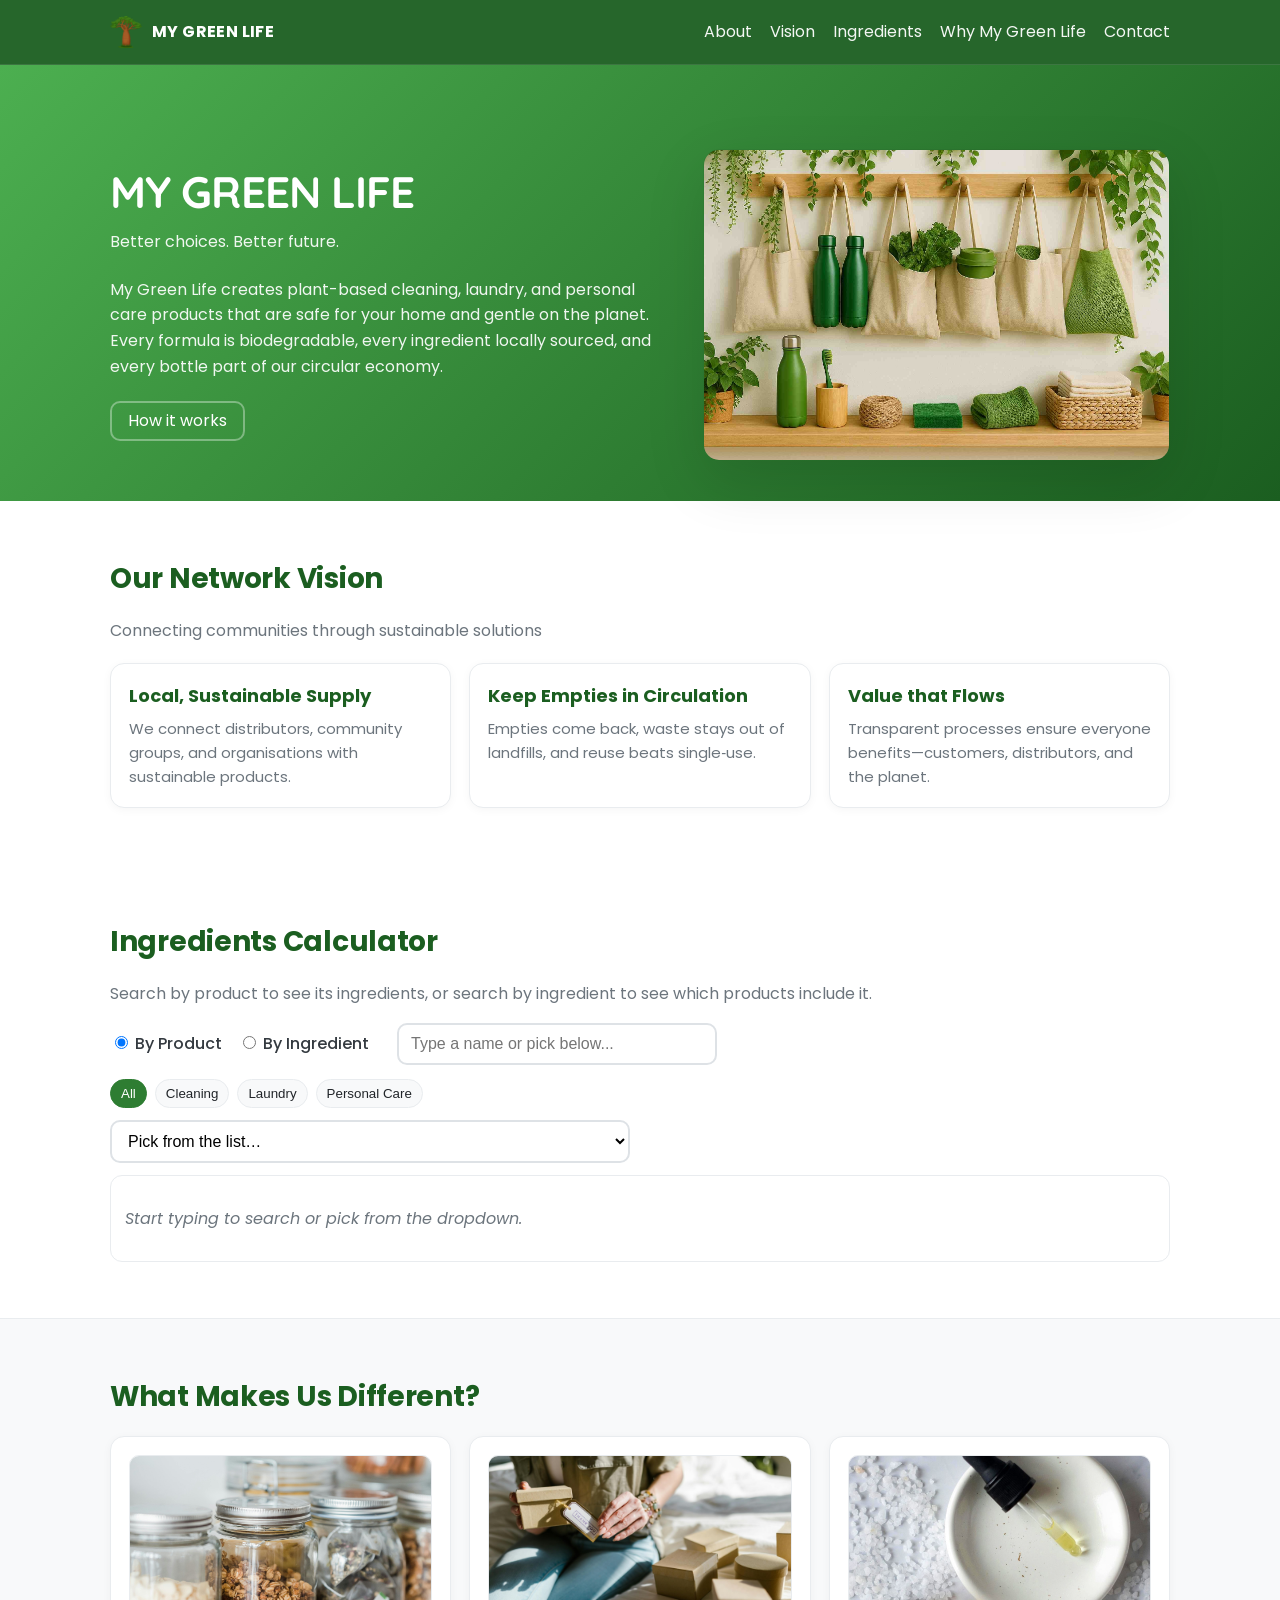
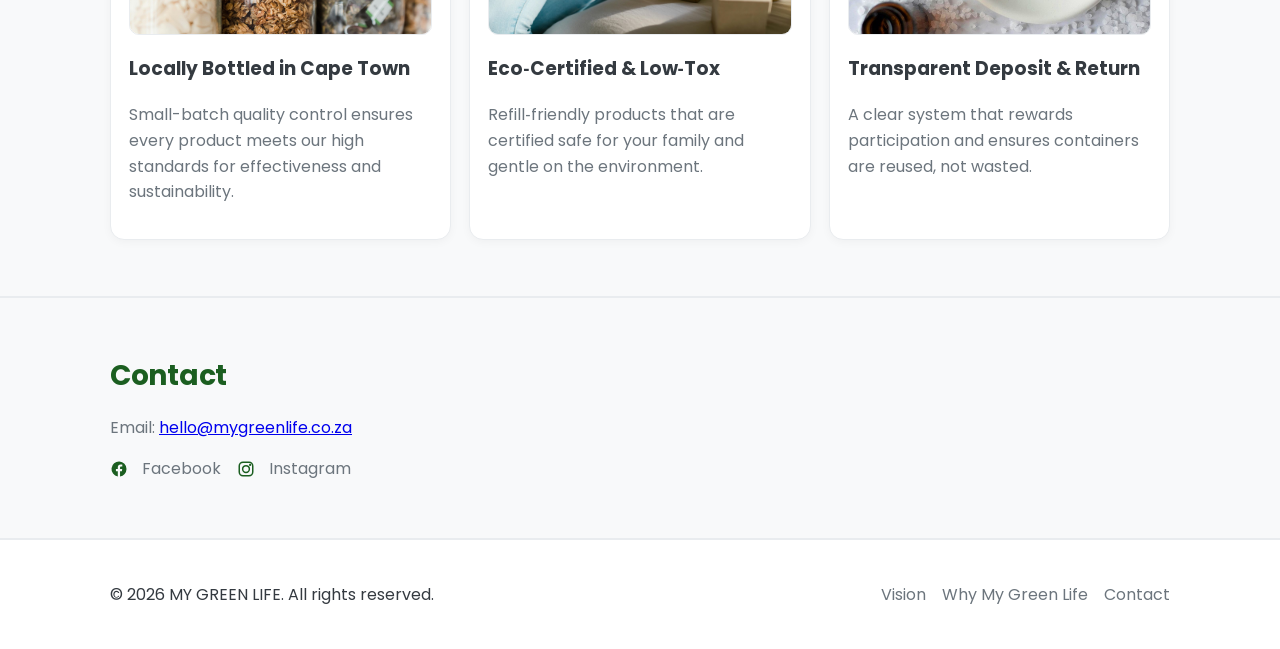
==== app/index.html @ fb419af6 "Initial commit." ====
<!DOCTYPE html>
<html lang="en">
<head>
  <meta charset="utf-8">
  <meta name="viewport" content="width=device-width, initial-scale=1">
  <title>MY GREEN LIFE</title>
  <meta name="description" content="My Green Life creates plant-based, low-tox home care with a circular economy approach.">
  <meta name="theme-color" content="#2e7d32">
  <!-- Open Graph -->
  <meta property="og:type" content="website">
  <meta property="og:title" content="MY GREEN LIFE">
  <meta property="og:description" content="Plant-based, low-tox products with a circular economy approach.">
  <meta property="og:image" content="logo.png">
  <meta property="og:site_name" content="MY GREEN LIFE">
  <!-- Twitter Card -->
  <meta name="twitter:card" content="summary_large_image">
  <meta name="twitter:title" content="MY GREEN LIFE">
  <meta name="twitter:description" content="Plant-based, low-tox products with a circular economy approach.">
  <meta name="twitter:image" content="logo.png">
  <!-- Favicon -->
  <link rel="icon" type="image/png" sizes="32x32" href="fav-image.png">
  <link rel="apple-touch-icon" href="logo.png">

  <link rel="preconnect" href="https://fonts.googleapis.com">
  <link rel="preconnect" href="https://fonts.gstatic.com" crossorigin>
  <link href="https://fonts.googleapis.com/css2?family=Poppins:wght@300;400;500;600;700&family=Quicksand:wght@400;500;600;700&display=swap" rel="stylesheet">
  <link rel="stylesheet" href="styles.css">
</head>
<body>
  <header class="site-header">
    <div class="container header-inner">
      <a href="#top" class="brand" aria-label="My Green Life Home">
        <img src="fav-image.png" alt="My Green Life" class="logo" />
        <span class="brand-text">MY GREEN LIFE</span>
      </a>
      <nav class="nav" aria-label="Primary">
        <button id="navToggle" class="nav-toggle" aria-expanded="false" aria-controls="primaryNav">
          <span class="sr-only">Toggle navigation</span>
          <span class="bar"></span>
          <span class="bar"></span>
          <span class="bar"></span>
        </button>
        <ul id="primaryNav" class="nav-list">
          <li><a href="#vision">About</a></li>
          <li><a href="#vision">Vision</a></li>
          <li><a href="#calc">Ingredients</a></li>
          <li><a href="#different">Why My Green Life</a></li>
          <li><a href="#contact">Contact</a></li>
        </ul>
      </nav>
    </div>
  </header>

  <main id="top">
    <section class="hero">
      <div class="container hero-inner">
        <div class="hero-copy">
          <h1>MY GREEN LIFE</h1>
          <p>Better choices. Better future.</p>
          <p>My Green Life creates plant-based cleaning, laundry, and personal care products that are safe for your home and gentle on the planet. Every formula is biodegradable, every ingredient locally sourced, and every bottle part of our circular economy.</p>
          <div class="cta-group">
            <a href="#different" class="btn btn-ghost">How it works</a>
          </div>
        </div>
        <div class="hero-media" aria-hidden="true">
          <img class="hero-image-media" src="image1.jpg" alt="My Green Life sustainable products" />
        </div>
      </div>
    </section>

    <section id="vision" class="section">
      <div class="container">
        <h2>Our Network Vision</h2>
        <p>Connecting communities through sustainable solutions</p>
        <div class="features">
          <div class="feature">
            <h3>Local, Sustainable Supply</h3>
            <p>We connect distributors, community groups, and organisations with sustainable products.</p>
          </div>
          <div class="feature">
            <h3>Keep Empties in Circulation</h3>
            <p>Empties come back, waste stays out of landfills, and reuse beats single‑use.</p>
          </div>
          <div class="feature">
            <h3>Value that Flows</h3>
            <p>Transparent processes ensure everyone benefits—customers, distributors, and the planet.</p>
          </div>
        </div>
      </div>
    </section>

    <section id="calc" class="section">
      <div class="container">
        <h2>Ingredients Calculator</h2>
        <p class="muted">Search by product to see its ingredients, or search by ingredient to see which products include it.</p>
        <div class="calc-controls">
          <div class="calc-mode">
            <label><input type="radio" name="calcMode" value="product" checked> By Product</label>
            <label><input type="radio" name="calcMode" value="ingredient"> By Ingredient</label>
          </div>
          <div class="calc-search">
            <input id="calcSearch" type="search" placeholder="Type a name or pick below..." autocomplete="off" aria-autocomplete="list" aria-controls="calcSuggest">
            <div id="calcSuggest" class="calc-suggest hidden" role="listbox" aria-label="Suggestions"></div>
          </div>
        </div>
        <div id="calcCategories" class="calc-cats"></div>
        <div class="calc-picker"><label for="calcPicker" class="sr-only">Pick an item</label><select id="calcPicker"></select></div>
        <div id="calcResults" class="calc-results" aria-live="polite"></div>
      </div>
    </section>

    <section id="different" class="section alt">
      <div class="container">
        <h2>What Makes Us Different?</h2>
        <div class="product-grid">
          <article class="product-card">
            <img class="product-media-img" src="image2.jpg" alt="Locally bottled in Cape Town" />
            <h3>Locally Bottled in Cape Town</h3>
            <p>Small-batch quality control ensures every product meets our high standards for effectiveness and sustainability.</p>
          </article>
          <article class="product-card">
            <img class="product-media-img" src="image3.jpg" alt="Eco-certified and low-tox" />
            <h3>Eco‑Certified & Low‑Tox</h3>
            <p>Refill‑friendly products that are certified safe for your family and gentle on the environment.</p>
          </article>
          <article class="product-card">
            <img class="product-media-img" src="image4.jpg" alt="Transparent deposit and return" />
            <h3>Transparent Deposit & Return</h3>
            <p>A clear system that rewards participation and ensures containers are reused, not wasted.</p>
          </article>
        </div>
      </div>
    </section>

    <section id="contact" class="section alt">
      <div class="container">
        <h2>Contact</h2>
        <p>Email: <a id="emailLink" href="#" rel="nofollow" data-user="hello" data-domain="mygreenlife" data-sld="co" data-tld="za">hello [at] mygreenlife [dot] co [dot] za</a></p>
        <div class="footer-links">
          <a id="fbLink" href="#" target="_blank" rel="noopener noreferrer">
            <svg class="social-icon" viewBox="0 0 24 24" aria-hidden="true"><path fill="currentColor" d="M22 12a10 10 0 1 0-11.6 9.9v-7H7.9V12h2.5V9.8c0-2.5 1.5-3.9 3.7-3.9 1.1 0 2.3.2 2.3.2v2.5h-1.3c-1.3 0-1.7.8-1.7 1.6V12h2.9l-.5 2.9h-2.4v7A10 10 0 0 0 22 12z"/></svg>
            Facebook
          </a>
          <a id="igLink" href="#" target="_blank" rel="noopener noreferrer">
            <svg class="social-icon" viewBox="0 0 24 24" aria-hidden="true">
              <rect x="3" y="3" width="18" height="18" rx="5" ry="5" fill="none" stroke="currentColor" stroke-width="2"/>
              <circle cx="12" cy="12" r="4.5" fill="none" stroke="currentColor" stroke-width="2"/>
              <circle cx="17.5" cy="6.5" r="1.5" fill="currentColor"/>
            </svg>
            Instagram
          </a>
        </div>
      </div>
    </section>
  </main>

  <footer class="site-footer">
    <div class="container footer-inner">
      <p>© <span id="year"></span> MY GREEN LIFE. All rights reserved.</p>
      <div class="footer-links">
        <a href="#vision">Vision</a>
        <a href="#different">Why My Green Life</a>
        <a href="#contact">Contact</a>
      </div>
    </div>
  </footer>

  <script id="catalog-data" type="application/json">
{
  "ingredients": [
    {
      "name": "Alcohol Ethoxylate",
      "slug": "alcohol-ethoxylate",
      "aliases": [
        "C9-11 Alcohol Ethoxylate 6 Mole"
      ],
      "description": "Non‑ionic surfactant used to remove grease and oily soils; improves wetting and detergency.",
      "id": "ing_alcohol-ethoxylate"
    },
    {
      "name": "Aqua",
      "slug": "aqua",
      "aliases": [],
      "description": "Aqua (H2O) is a universal solvent in cosmetics. It is naturally combined with thick ingredients like oils and butters to form lotions and creams. In skin care, aqua dissolves these ingredients and facilitates the making of lighter products that can be applied evenly and rinsed off with ease.",
      "id": "ing_aqua"
    },
    {
      "name": "Argan Oil",
      "slug": "argan-oil",
      "aliases": [
        "Argania Spinosa Kernel Oil"
      ],
      "description": "Non‑fragrant plant oil rich in fatty acids and tocopherols; conditions skin and hair and adds emollience.",
      "id": "ing_argan-oil"
    },
    {
      "name": "Carboxymethyl Cellulose",
      "slug": "carboxymethyl-cellulose",
      "aliases": [
        "CMC",
        "Sodium Carboxymethylcellulose"
      ],
      "description": "Cellulose‑derived polymer that thickens, suspends and helps prevent soil redeposition in detergents.",
      "id": "ing_carboxymethyl-cellulose"
    },
    {
      "name": "Carnauba Wax",
      "slug": "carnauba-wax",
      "aliases": [],
      "description": "Hard natural wax from Copernicia prunifera leaves; adds gloss and structure and helps with film formation.",
      "id": "ing_carnauba-wax"
    },
    {
      "name": "Cetearyl Alcohol",
      "slug": "cetearyl-alcohol",
      "aliases": [
        "Cetostearyl Alcohol"
      ],
      "description": "A fatty alcohol blend (cetyl + stearyl) that thickens and stabilises emulsions and improves slip.",
      "id": "ing_cetearyl-alcohol"
    },
    {
      "name": "Cetyl Alcohol",
      "slug": "cetyl-alcohol",
      "aliases": [],
      "description": "Cetyl Alcohol is a universal ingredient in haircare products made from vegetable oil such as palm or coconut oil. It has an added ability to retain moisture, improve texture, and combat common hair woes like frizz and tangles.",
      "id": "ing_cetyl-alcohol"
    },
    {
      "name": "Cocamidopropyl Betaine",
      "slug": "cocamidopropyl-betaine",
      "aliases": [],
      "description": "(CAPB) is a surfactant derived from coconut oil. It is also a foam enhancer and is used in numerous personal care products like shampoos, conditioners, body washes, mouthwashes, cleansers, etc.",
      "id": "ing_cocamidopropyl-betaine"
    },
    {
      "name": "Coco Caprylate",
      "slug": "coco-caprylate",
      "aliases": [],
      "description": "Coco Caprylate is a natural emollient and skin conditioning agent derived from coconut oil. It is commonly used in preparations as a lightweight alternative to mineral oil or silicones, providing a silky, non-greasy feel to the skin.",
      "id": "ing_coco-caprylate"
    },
    {
      "name": "Glyceryl Caprylate",
      "slug": "glyceryl-caprylate",
      "aliases": [],
      "description": "Glyceryl Caprylate is an emollient and conditioning agent derived from glycerin and caprylic acid. It acts as a moisturiser and skin-conditioning agent, helping to soften and hydrate the skin. The antimicrobial properties found in the Glyceryl Caprylate help preserve the product.",
      "id": "ing_glyceryl-caprylate"
    },
    {
      "name": "Grapeseed Oil",
      "slug": "grapeseed-oil",
      "aliases": [
        "Vitis Vinifera (Grapeseed) Oil",
        "Vitis Vinifera Oil"
      ],
      "description": "Light, fast‑absorbing oil from Vitis vinifera seeds; antioxidant‑rich and skin‑conditioning.",
      "id": "ing_grapeseed-oil"
    },
    {
      "name": "Hydrogen Peroxide",
      "slug": "hydrogen-peroxide",
      "aliases": [],
      "description": "Oxygen‑based oxidiser/bleach that removes stains and provides antimicrobial action; water‑safe when used correctly.",
      "id": "ing_hydrogen-peroxide"
    },
    {
      "name": "Methylisothiazolinone",
      "slug": "methylisothiazolinone",
      "aliases": [],
      "description": "A synthetic preservative used in very low concentrations for broad‑spectrum antimicrobial protection in water‑based products.",
      "id": "ing_methylisothiazolinone"
    },
    {
      "name": "Peroxide Stabiliser",
      "slug": "peroxide-stabiliser",
      "aliases": [
        "Peroxide Stabilizer"
      ],
      "description": "Stabilising blend used to maintain hydrogen peroxide activity and shelf life in oxygen‑based bleaches.",
      "id": "ing_peroxide-stabiliser"
    },
    {
      "name": "Polyglyceryl-6 Palmitate/Succinate",
      "slug": "polyglyceryl-6-palmitatesuccinate",
      "aliases": [
        "Polyglyceryl 6 Palmitate Succinate"
      ],
      "description": "A PEG‑free emulsifier and skin‑conditioning agent based on polyglycerin; helps form stable oil‑in‑water emulsions.",
      "id": "ing_polyglyceryl-6-palmitatesuccinate"
    },
    {
      "name": "Sodium Anisate",
      "slug": "sodium-anisate",
      "aliases": [
        "Anisic Acid Sodium Salt"
      ],
      "description": "A nature‑identical preservative salt of anisic acid (from fennel/anise); supports antimicrobial protection and pH buffering.",
      "id": "ing_sodium-anisate"
    },
    {
      "name": "Sodium Metasilicate",
      "slug": "sodium-metasilicate",
      "aliases": [
        "Disodium Metasilicate"
      ],
      "description": "Alkaline builder that boosts cleaning, sequesters hardness ions and supports surfactant performance.",
      "id": "ing_sodium-metasilicate"
    },
    {
      "name": "Sodium Olefin Sulphonate",
      "slug": "sodium-olefin-sulphonate",
      "aliases": [
        "Sodium C14-16 Olefin Sulfonate",
        "Alpha Olefin Sulfonate"
      ],
      "description": "High‑foaming anionic surfactant (often coconut‑derived) used for deep cleaning in detergents and shampoos.",
      "id": "ing_sodium-olefin-sulphonate"
    }
  ],
  "products": [
    {
      "id": "prd_dish_liquid",
      "slug": "dishwashing-liquid",
      "name": "Dishwashing Liquid",
      "category": "Cleaning",
      "tags": [
        "kitchen"
      ]
    },
    {
      "id": "prd_all_purpose_cleaner",
      "slug": "all-purpose-cleaner",
      "name": "All Purpose Cleaner",
      "category": "Cleaning",
      "tags": [
        "multi-surface"
      ]
    },
    {
      "id": "prd_window_cleaner",
      "slug": "window-cleaner",
      "name": "Window Cleaner",
      "category": "Cleaning",
      "tags": [
        "glass"
      ]
    },
    {
      "id": "prd_oven_cleaner",
      "slug": "oven-cleaner",
      "name": "Oven Cleaner",
      "category": "Cleaning",
      "tags": [
        "degreaser"
      ]
    },
    {
      "id": "prd_drain_enzyme_cleaner",
      "slug": "drain-enzyme-cleaner",
      "name": "Drain & Enzyme Cleaner",
      "category": "Cleaning",
      "tags": [
        "enzymatic"
      ]
    },
    {
      "id": "prd_bathroom_cleaner",
      "slug": "bathroom-toilet-cleaner",
      "name": "Bathroom & Toilet Cleaner",
      "category": "Cleaning",
      "tags": [
        "bathroom"
      ]
    },
    {
      "id": "prd_tile_floor_cleaner",
      "slug": "tile-floor-cleaner",
      "name": "Tile & Floor Cleaner",
      "category": "Cleaning",
      "tags": [
        "floor"
      ]
    },
    {
      "id": "prd_sanitiser",
      "slug": "sanitiser",
      "name": "Sanitiser",
      "category": "Cleaning",
      "tags": [
        "disinfectant"
      ]
    },
    {
      "id": "prd_washing_powder",
      "slug": "washing-powder",
      "name": "Washing Powder",
      "category": "Laundry",
      "tags": [
        "powder"
      ]
    },
    {
      "id": "prd_auto_dish_powder",
      "slug": "auto-dishwashing-powder",
      "name": "Auto Dishwashing Powder",
      "category": "Laundry",
      "tags": [
        "dishwasher"
      ]
    },
    {
      "id": "prd_fabric_softener",
      "slug": "fabric-softener",
      "name": "Fabric Softener",
      "category": "Laundry",
      "tags": [
        "softener"
      ]
    },
    {
      "id": "prd_bleach_powder",
      "slug": "bleach-powder",
      "name": "Bleach Powder",
      "category": "Laundry",
      "tags": [
        "oxygen-bleach"
      ]
    },
    {
      "id": "prd_shampoo",
      "slug": "shampoo",
      "name": "Shampoo",
      "category": "Personal Care",
      "tags": [
        "hair"
      ]
    },
    {
      "id": "prd_conditioner",
      "slug": "conditioner",
      "name": "Conditioner",
      "category": "Personal Care",
      "tags": [
        "hair"
      ]
    },
    {
      "id": "prd_shower_gel",
      "slug": "shower-gel",
      "name": "Shower Gel",
      "category": "Personal Care",
      "tags": [
        "body-wash"
      ]
    },
    {
      "id": "prd_hand_soap",
      "slug": "hand-soap",
      "name": "Hand Soap",
      "category": "Personal Care",
      "tags": [
        "hand"
      ]
    },
    {
      "id": "prd_body_lotion",
      "slug": "body-lotion",
      "name": "Body Lotion",
      "category": "Personal Care",
      "tags": [
        "moisturiser"
      ]
    }
  ],
  "relations": [
    { "product_id": "prd_dish_liquid", "ingredient_id": "ing_aqua" },
    { "product_id": "prd_dish_liquid", "ingredient_id": "ing_cocamidopropyl-betaine" },
    { "product_id": "prd_all_purpose_cleaner", "ingredient_id": "ing_aqua" },
    { "product_id": "prd_all_purpose_cleaner", "ingredient_id": "ing_alcohol-ethoxylate" },
    { "product_id": "prd_window_cleaner", "ingredient_id": "ing_aqua" },
    { "product_id": "prd_oven_cleaner", "ingredient_id": "ing_aqua" },
    { "product_id": "prd_oven_cleaner", "ingredient_id": "ing_alcohol-ethoxylate" },
    { "product_id": "prd_oven_cleaner", "ingredient_id": "ing_sodium-metasilicate" },
    { "product_id": "prd_drain_enzyme_cleaner", "ingredient_id": "ing_aqua" },
    { "product_id": "prd_bathroom_cleaner", "ingredient_id": "ing_aqua" },
    { "product_id": "prd_tile_floor_cleaner", "ingredient_id": "ing_aqua" },
    { "product_id": "prd_tile_floor_cleaner", "ingredient_id": "ing_sodium-metasilicate" },
    { "product_id": "prd_sanitiser", "ingredient_id": "ing_aqua" },
    { "product_id": "prd_washing_powder", "ingredient_id": "ing_sodium-metasilicate" },
    { "product_id": "prd_washing_powder", "ingredient_id": "ing_carboxymethyl-cellulose" },
    { "product_id": "prd_auto_dish_powder", "ingredient_id": "ing_sodium-metasilicate" },
    { "product_id": "prd_fabric_softener", "ingredient_id": "ing_aqua" },
    { "product_id": "prd_fabric_softener", "ingredient_id": "ing_glyceryl-caprylate" },
    { "product_id": "prd_bleach_powder", "ingredient_id": "ing_hydrogen-peroxide" },
    { "product_id": "prd_bleach_powder", "ingredient_id": "ing_peroxide-stabiliser" },
    { "product_id": "prd_shampoo", "ingredient_id": "ing_aqua" },
    { "product_id": "prd_shampoo", "ingredient_id": "ing_cocamidopropyl-betaine" },
    { "product_id": "prd_shampoo", "ingredient_id": "ing_sodium-olefin-sulphonate" },
    { "product_id": "prd_conditioner", "ingredient_id": "ing_aqua" },
    { "product_id": "prd_conditioner", "ingredient_id": "ing_cetearyl-alcohol" },
    { "product_id": "prd_conditioner", "ingredient_id": "ing_cetyl-alcohol" },
    { "product_id": "prd_conditioner", "ingredient_id": "ing_coco-caprylate" },
    { "product_id": "prd_conditioner", "ingredient_id": "ing_glyceryl-caprylate" },
    { "product_id": "prd_shower_gel", "ingredient_id": "ing_aqua" },
    { "product_id": "prd_shower_gel", "ingredient_id": "ing_cocamidopropyl-betaine" },
    { "product_id": "prd_hand_soap", "ingredient_id": "ing_aqua" },
    { "product_id": "prd_hand_soap", "ingredient_id": "ing_cocamidopropyl-betaine" },
    { "product_id": "prd_body_lotion", "ingredient_id": "ing_aqua" },
    { "product_id": "prd_body_lotion", "ingredient_id": "ing_cetearyl-alcohol" },
    { "product_id": "prd_body_lotion", "ingredient_id": "ing_cetyl-alcohol" },
    { "product_id": "prd_body_lotion", "ingredient_id": "ing_argan-oil" },
    { "product_id": "prd_body_lotion", "ingredient_id": "ing_coco-caprylate" },
    { "product_id": "prd_body_lotion", "ingredient_id": "ing_glyceryl-caprylate" }
  ],
  "indexes": {
    "byIngredient": {
      "ing_aqua": [
        "prd_dish_liquid",
        "prd_all_purpose_cleaner",
        "prd_window_cleaner",
        "prd_oven_cleaner",
        "prd_drain_enzyme_cleaner",
        "prd_bathroom_cleaner",
        "prd_tile_floor_cleaner",
        "prd_sanitiser",
        "prd_fabric_softener",
        "prd_shampoo",
        "prd_conditioner",
        "prd_shower_gel",
        "prd_hand_soap",
        "prd_body_lotion"
      ],
      "ing_cocamidopropyl-betaine": [
        "prd_dish_liquid",
        "prd_shampoo",
        "prd_shower_gel",
        "prd_hand_soap"
      ],
      "ing_alcohol-ethoxylate": [
        "prd_all_purpose_cleaner",
        "prd_oven_cleaner"
      ],
      "ing_sodium-metasilicate": [
        "prd_oven_cleaner",
        "prd_tile_floor_cleaner",
        "prd_washing_powder",
        "prd_auto_dish_powder"
      ],
      "ing_carboxymethyl-cellulose": [
        "prd_washing_powder"
      ],
      "ing_glyceryl-caprylate": [
        "prd_fabric_softener",
        "prd_conditioner",
        "prd_body_lotion"
      ],
      "ing_hydrogen-peroxide": [
        "prd_bleach_powder"
      ],
      "ing_peroxide-stabiliser": [
        "prd_bleach_powder"
      ],
      "ing_sodium-olefin-sulphonate": [
        "prd_shampoo"
      ],
      "ing_cetearyl-alcohol": [
        "prd_conditioner",
        "prd_body_lotion"
      ],
      "ing_cetyl-alcohol": [
        "prd_conditioner",
        "prd_body_lotion"
      ],
      "ing_coco-caprylate": [
        "prd_conditioner",
        "prd_body_lotion"
      ],
      "ing_argan-oil": [
        "prd_body_lotion"
      ]
    },
    "byProduct": {
      "prd_dish_liquid": ["ing_aqua", "ing_cocamidopropyl-betaine"],
      "prd_all_purpose_cleaner": ["ing_aqua", "ing_alcohol-ethoxylate"],
      "prd_window_cleaner": ["ing_aqua"],
      "prd_oven_cleaner": ["ing_aqua", "ing_alcohol-ethoxylate", "ing_sodium-metasilicate"],
      "prd_drain_enzyme_cleaner": ["ing_aqua"],
      "prd_bathroom_cleaner": ["ing_aqua"],
      "prd_tile_floor_cleaner": ["ing_aqua", "ing_sodium-metasilicate"],
      "prd_sanitiser": ["ing_aqua"],
      "prd_washing_powder": ["ing_sodium-metasilicate", "ing_carboxymethyl-cellulose"],
      "prd_auto_dish_powder": ["ing_sodium-metasilicate"],
      "prd_fabric_softener": ["ing_aqua", "ing_glyceryl-caprylate"],
      "prd_bleach_powder": ["ing_hydrogen-peroxide", "ing_peroxide-stabiliser"],
      "prd_shampoo": ["ing_aqua", "ing_cocamidopropyl-betaine", "ing_sodium-olefin-sulphonate"],
      "prd_conditioner": ["ing_aqua", "ing_cetearyl-alcohol", "ing_cetyl-alcohol", "ing_coco-caprylate", "ing_glyceryl-caprylate"],
      "prd_shower_gel": ["ing_aqua", "ing_cocamidopropyl-betaine"],
      "prd_hand_soap": ["ing_aqua", "ing_cocamidopropyl-betaine"],
      "prd_body_lotion": ["ing_aqua", "ing_cetearyl-alcohol", "ing_cetyl-alcohol", "ing_argan-oil", "ing_coco-caprylate", "ing_glyceryl-caprylate"]
    }
  },
  "meta": { "version": 1, "generated_at": "2025-09-23T20:55:24Z", "source": "Ingredients page + MGL notes (best-effort mapping)" }
}
  </script>
  <script src="script.js" defer></script>
</body>
</html>
---- app/styles.css ----
/* MGL Green Brand Variables */
:root {
  --bg: #ffffff;
  --panel: #ffffff;
  --text: #343a40;
  --muted: #6c757d;
  --brand-light: #4caf50;   /* light green */
  --brand: #2e7d32;          /* mgl-green */
  --brand-strong: #1b5e20;   /* mgl-dark-green */
  --accent: #4caf50;         /* align accent to green */
  --ring: rgba(46, 125, 50, 0.25);
  --radius: 12px;
}

* { box-sizing: border-box; }
html, body { height: 100%; }
body {
  margin: 0;
  font-family: 'Poppins', -apple-system, BlinkMacSystemFont, "Segoe UI", Roboto, Oxygen, Ubuntu, Cantarell, "Fira Sans", "Droid Sans", "Helvetica Neue", Arial, sans-serif;
  background: #ffffff;
  color: var(--text);
  line-height: 1.6;
  -webkit-font-smoothing: antialiased;
  -moz-osx-font-smoothing: grayscale;
}

img { max-width: 100%; display: block; }

.container {
  width: 100%;
  max-width: 1100px;
  padding: 0 20px;
  margin: 0 auto;
}

.sr-only {
  position: absolute;
  width: 1px; height: 1px;
  padding: 0; margin: -1px;
  overflow: hidden;
  clip: rect(0, 0, 1px, 1px);
  white-space: nowrap; border: 0;
}

/* Header */
.site-header {
  position: sticky; top: 0; z-index: 50;
  background: rgba(27, 94, 32, 0.95);
  border-bottom: 1px solid rgba(255,255,255,0.1);
}
.header-inner {
  display: flex; align-items: center; justify-content: space-between;
  height: 64px;
}
.brand { display: inline-flex; align-items: center; gap: 10px; text-decoration: none; color: #fff; font-weight: 700; }
.logo { width: 32px; height: 32px; object-fit: contain; }
.brand-text { letter-spacing: 0.4px; color: #fff; }

.nav-toggle { display: none; background: none; border: 0; cursor: pointer; }
.nav-toggle .bar { display: block; width: 22px; height: 2px; background: #fff; margin: 5px 0; transition: transform .2s ease, opacity .2s ease; }

.nav-list { display: flex; align-items: center; gap: 18px; list-style: none; margin: 0; padding: 0; }
.nav-list a { color: #fff; text-decoration: none; opacity: 0.95; }
.nav-list a:hover { opacity: 1; }

.btn {
  display: inline-flex; align-items: center; justify-content: center;
  height: 40px; padding: 0 16px; border-radius: 10px;
  text-decoration: none; color: #fff;
  border: 2px solid rgba(255,255,255,0.3);
  background: transparent;
  transition: transform .15s ease, box-shadow .15s ease, border-color .15s ease, color .15s ease;
}
.btn:hover { transform: translateY(-1px); border-color: rgba(255,255,255,0.6); color: #fff; }
.btn:focus { outline: none; box-shadow: 0 0 0 4px var(--ring); }
.btn-primary { background: var(--brand); border-color: var(--brand); color: #fff; font-weight: 600; }
.btn-ghost { background: transparent; border-color: rgba(255,255,255,0.35); color: #fff; }
.btn-small { height: 34px; padding: 0 12px; border-radius: 8px; font-size: 14px; }

/* Hero (green gradient) */
.hero { padding: 84px 0 40px; position: relative; background: linear-gradient(135deg, var(--brand-light) 0%, var(--brand) 60%, var(--brand-strong) 100%); color: #fff; }
.hero-inner { display: grid; grid-template-columns: 1.2fr 1fr; gap: 32px; align-items: center; }
.hero h1 { font-size: 44px; line-height: 1.05; margin: 0 0 14px; letter-spacing: -0.02em; font-family: 'Quicksand', var(--font-secondary, 'Poppins'), sans-serif; }
.hero p { color: rgba(255,255,255,0.92); margin: 0 0 22px; }
.cta-group { display: flex; gap: 12px; flex-wrap: wrap; }
.hero-illustration { width: 100%; height: 260px; border-radius: 16px; background:
  radial-gradient(120px 80px at 20% 30%, rgba(255,255,255,0.22), transparent 60%),
  radial-gradient(160px 100px at 80% 70%, rgba(255,255,255,0.22), transparent 60%),
  linear-gradient(180deg, rgba(255,255,255,0.15), rgba(255,255,255,0.08));
  border: 1px solid rgba(255,255,255,0.3);
  box-shadow: 0 20px 60px rgba(0,0,0,0.15), inset 0 1px 0 rgba(255,255,255,0.2);
}

/* Hero image media */
.hero-image-media {
  width: 100%;
  height: auto;
  border-radius: 16px;
  border: 1px solid rgba(0,0,0,0.08);
  box-shadow: 0 20px 60px rgba(0,0,0,0.12);
}

/* Sections */
.section { padding: 56px 0; }
.section.alt { background: #f8f9fa; border-top: 1px solid #e9ecef; border-bottom: 1px solid #e9ecef; }
.section h2 { font-size: 28px; margin: 0 0 16px; letter-spacing: -0.01em; color: var(--brand-strong); }
.section p { color: var(--muted); }

.features { display: grid; grid-template-columns: repeat(3, 1fr); gap: 18px; margin-top: 20px; }
.feature { padding: 18px; border-radius: 14px; border: 1px solid #e9ecef; background: #ffffff; box-shadow: 0 2px 10px rgba(0,0,0,0.04); }
.feature h3 { margin: 0 0 6px; font-size: 18px; color: var(--brand-strong); }
.feature p { margin: 0; font-size: 15px; }

.product-grid { display: grid; grid-template-columns: repeat(3, 1fr); gap: 18px; }
.product-card { padding: 18px; border-radius: 14px; border: 1px solid #e9ecef; background: #ffffff; box-shadow: 0 2px 10px rgba(0,0,0,0.04); }
.product-media { height: 140px; border-radius: 10px; margin-bottom: 12px; background:
  radial-gradient(80px 60px at 25% 25%, rgba(76, 175, 80, 0.18), transparent 60%),
  radial-gradient(100px 80px at 70% 70%, rgba(46, 125, 50, 0.18), transparent 60%),
  linear-gradient(180deg, rgba(0,0,0,0.02), rgba(0,0,0,0.01));
  border: 1px solid #e9ecef;
}

/* Join form (not in use currently) */
.join-form { margin-top: 14px; max-width: 560px; }
.form-row { display: flex; flex-direction: column; gap: 6px; margin-bottom: 12px; }
label { font-weight: 600; color: var(--text); }
input, textarea {
  color: var(--text); background: #ffffff; border: 2px solid #dee2e6;
  border-radius: 10px; padding: 10px 12px; font-size: 16px; outline: none;
}
input:focus, textarea:focus { border-color: var(--brand); box-shadow: 0 0 0 4px var(--ring); }
.form-note { color: var(--muted); font-size: 14px; margin-top: 8px; }

/* Footer */
.site-footer { padding: 26px 0; background: #ffffff; border-top: 1px solid #e9ecef; }
.footer-inner { display: flex; align-items: center; justify-content: space-between; gap: 12px; }
.footer-links { display: flex; gap: 16px; }
.footer-links a { color: var(--muted); text-decoration: none; }
.footer-links a:hover { color: var(--brand-strong); }

/* Social icons */
.social-icon {
  width: 18px;
  height: 18px;
  margin-right: 8px;
  vertical-align: -3px;
  color: var(--brand-strong);
}

.footer-links a {
  display: inline-flex;
  align-items: center;
  gap: 6px;
}

/* Responsive */
@media (max-width: 920px) {
  .hero-inner { grid-template-columns: 1fr; }
  .hero-illustration { height: 200px; }
}
@media (max-width: 720px) {
  .nav-toggle { display: block; }
  .nav-list { position: absolute; right: 20px; top: 64px; flex-direction: column; align-items: flex-start; gap: 6px; padding: 10px; border-radius: 12px; background: rgba(27,94,32,0.98); border: 1px solid rgba(255,255,255,0.2); display: none; }
  .nav-list.open { display: flex; }
  .features, .product-grid { grid-template-columns: 1fr; }
  .footer-inner { flex-direction: column; }
}

/* Product media images */
.product-media-img {
  width: 100%;
  height: 180px;
  object-fit: cover;
  border-radius: 10px;
  border: 1px solid #e9ecef;
  margin-bottom: 12px;
}

/* Ingredients Calculator */
.calc-controls { display: flex; gap: 16px; align-items: center; flex-wrap: wrap; margin-top: 8px; margin-bottom: 14px; }
.calc-mode label { margin-right: 12px; color: var(--text); font-weight: 500; }
.calc-search input { width: 320px; max-width: 100%; padding: 10px 12px; border-radius: 10px; border: 2px solid #dee2e6; outline: none; font-size: 16px; }
.calc-search input:focus { border-color: var(--brand); box-shadow: 0 0 0 4px var(--ring); }
.calc-results { border: 1px solid #e9ecef; border-radius: 12px; padding: 14px; background: #fff; }
.calc-list { list-style: none; padding: 0; margin: 0; display: grid; grid-template-columns: repeat(2, minmax(0,1fr)); gap: 8px 14px; }
.calc-list.single { grid-template-columns: 1fr; }
.calc-pill { display: inline-flex; align-items: center; gap: 8px; padding: 8px 10px; border-radius: 999px; background: #f8f9fa; border: 1px solid #e9ecef; color: #212529; }
.calc-pill .badge { background: var(--brand); color: #fff; padding: 3px 8px; border-radius: 999px; font-size: 12px; font-weight: 600; }
.calc-heading { margin: 6px 0 10px; color: var(--brand-strong); font-weight: 700; }
.calc-empty { color: var(--muted); font-style: italic; }

/* Calculator discovery UI */
.calc-suggest { position: absolute; background: #fff; border: 1px solid #e9ecef; border-radius: 10px; margin-top: 6px; width: 320px; max-width: calc(100% - 0px); box-shadow: 0 10px 24px rgba(0,0,0,0.08); z-index: 10; }
.calc-suggest.hidden { display: none; }
.calc-suggest-item { padding: 8px 10px; cursor: pointer; display: flex; align-items: center; gap: 8px; }
.calc-suggest-item:hover { background: #f8f9fa; }
.calc-suggest .label { font-size: 12px; color: #6c757d; padding: 6px 10px; }

.calc-cats { display: flex; gap: 8px; flex-wrap: wrap; margin-bottom: 12px; }
.calc-chip { border: 1px solid #e9ecef; background: #f8f9fa; color: #212529; border-radius: 999px; padding: 6px 10px; cursor: pointer; }
.calc-chip.active { background: var(--brand); border-color: var(--brand); color: #fff; }

.calc-browse { margin-top: 14px; }
.browse-tabs { display: flex; gap: 8px; margin-bottom: 10px; }
.browse-tab { border: 1px solid #e9ecef; background: #fff; color: #212529; border-radius: 8px; padding: 8px 12px; cursor: pointer; }
.browse-tab.active { background: var(--brand); color: #fff; border-color: var(--brand); }
.browse-panel.hidden { display: none; }

@media (max-width: 720px) {
  .calc-list { grid-template-columns: 1fr; }
}

/* Calculator picker */
.calc-picker { margin-bottom: 12px; }
#calcPicker { width: 100%; max-width: 520px; padding: 10px 12px; border-radius: 10px; border: 2px solid #dee2e6; background: #fff; font-size: 16px; }
#calcPicker:focus { border-color: var(--brand); box-shadow: 0 0 0 4px var(--ring); outline: none; }

/* Ingredient description in results */
.calc-desc { display: block; color: var(--muted); font-size: 14px; margin-top: 4px; max-width: 70ch; }

/* Blog */
.blog-controls { display: flex; gap: 12px; align-items: center; flex-wrap: wrap; margin: 8px 0 16px; }
.blog-search input { width: 320px; max-width: 100%; padding: 10px 12px; border-radius: 10px; border: 2px solid #dee2e6; font-size: 16px; }
.blog-search input:focus { border-color: var(--brand); box-shadow: 0 0 0 4px var(--ring); outline: none; }
.blog-tags { display: flex; gap: 8px; flex-wrap: wrap; }
.blog-tag { border: 1px solid #e9ecef; background: #f8f9fa; color: #212529; border-radius: 999px; padding: 6px 10px; cursor: pointer; font-size: 14px; }
.blog-tag.active { background: var(--brand); border-color: var(--brand); color: #fff; }

.blog-list { display: grid; grid-template-columns: repeat(3, 1fr); gap: 18px; }
.blog-card { background: #fff; border: 1px solid #e9ecef; border-radius: 14px; overflow: hidden; box-shadow: 0 2px 10px rgba(0,0,0,0.04); display: flex; flex-direction: column; }
.blog-card img { width: 100%; height: 180px; object-fit: cover; display: block; }
.blog-card .card-body { padding: 14px; display: flex; flex-direction: column; gap: 6px; }
.blog-card h3 { margin: 0; font-size: 18px; color: var(--brand-strong); }
.blog-card .meta { font-size: 13px; color: var(--muted); }
.blog-card .tags { display: flex; flex-wrap: wrap; gap: 6px; margin-top: 6px; }
.blog-card .tags .blog-tag { font-size: 12px; padding: 4px 8px; }
.blog-card .read-more { margin-top: 8px; align-self: flex-start; color: #212529; border-color: #e9ecef; }

.blog-detail.hidden { display: none; }
.blog-detail { background: #fff; border: 1px solid #e9ecef; border-radius: 14px; padding: 18px; box-shadow: 0 2px 10px rgba(0,0,0,0.04); }
.blog-detail h1 { margin-top: 0; }
.blog-detail .detail-hero { width: 100%; height: 360px; object-fit: cover; border-radius: 12px; border: 1px solid #e9ecef; margin-bottom: 12px; }
.blog-detail .detail-tags { display: flex; gap: 8px; flex-wrap: wrap; margin: 8px 0 14px; }
.blog-detail .detail-body { color: #212529; }

@media (max-width: 920px) { .blog-list { grid-template-columns: 1fr 1fr; } }
@media (max-width: 720px) { .blog-list { grid-template-columns: 1fr; } }

/* WordPress content styles (for imported blog HTML) */
.blog-detail .detail-body .wp-block-image { margin: 16px 0; }
.blog-detail .detail-body .wp-block-image img { width: 100%; height: auto; border-radius: 12px; border: 1px solid #e9ecef; box-shadow: 0 2px 10px rgba(0,0,0,0.04); display: block; }
/* Avoid blowing up small logos marked as size-full; constrain to a reasonable width */
.blog-detail .detail-body .wp-block-image.size-full img {
  width: auto;
  max-width: 480px;
  height: auto;
}
.blog-detail .detail-body figure.alignleft { float: left; margin: 6px 16px 10px 0; max-width: 50%; }
.blog-detail .detail-body figure.alignright { float: right; margin: 6px 0 10px 16px; max-width: 50%; }
.blog-detail .detail-body figure.aligncenter { margin: 12px auto; text-align: center; max-width: 100%; }
.blog-detail .detail-body .wp-element-caption, .blog-detail .detail-body figcaption { color: var(--muted); font-size: 13px; margin-top: 6px; }
.blog-detail .detail-body .is-style-rounded img { border-radius: 999px; }
.blog-detail .detail-body .size-large img { max-width: 100%; }
.blog-detail .detail-body .size-medium img { max-width: 75%; }
.blog-detail .detail-body .size-small img { max-width: 50%; }
/* Clear floats at end of content */
.blog-detail .detail-body::after { content: ""; display: block; clear: both; }

/* Responsive images injected by content fixer */
.mgl-img{max-width:100%;height:auto;display:block}
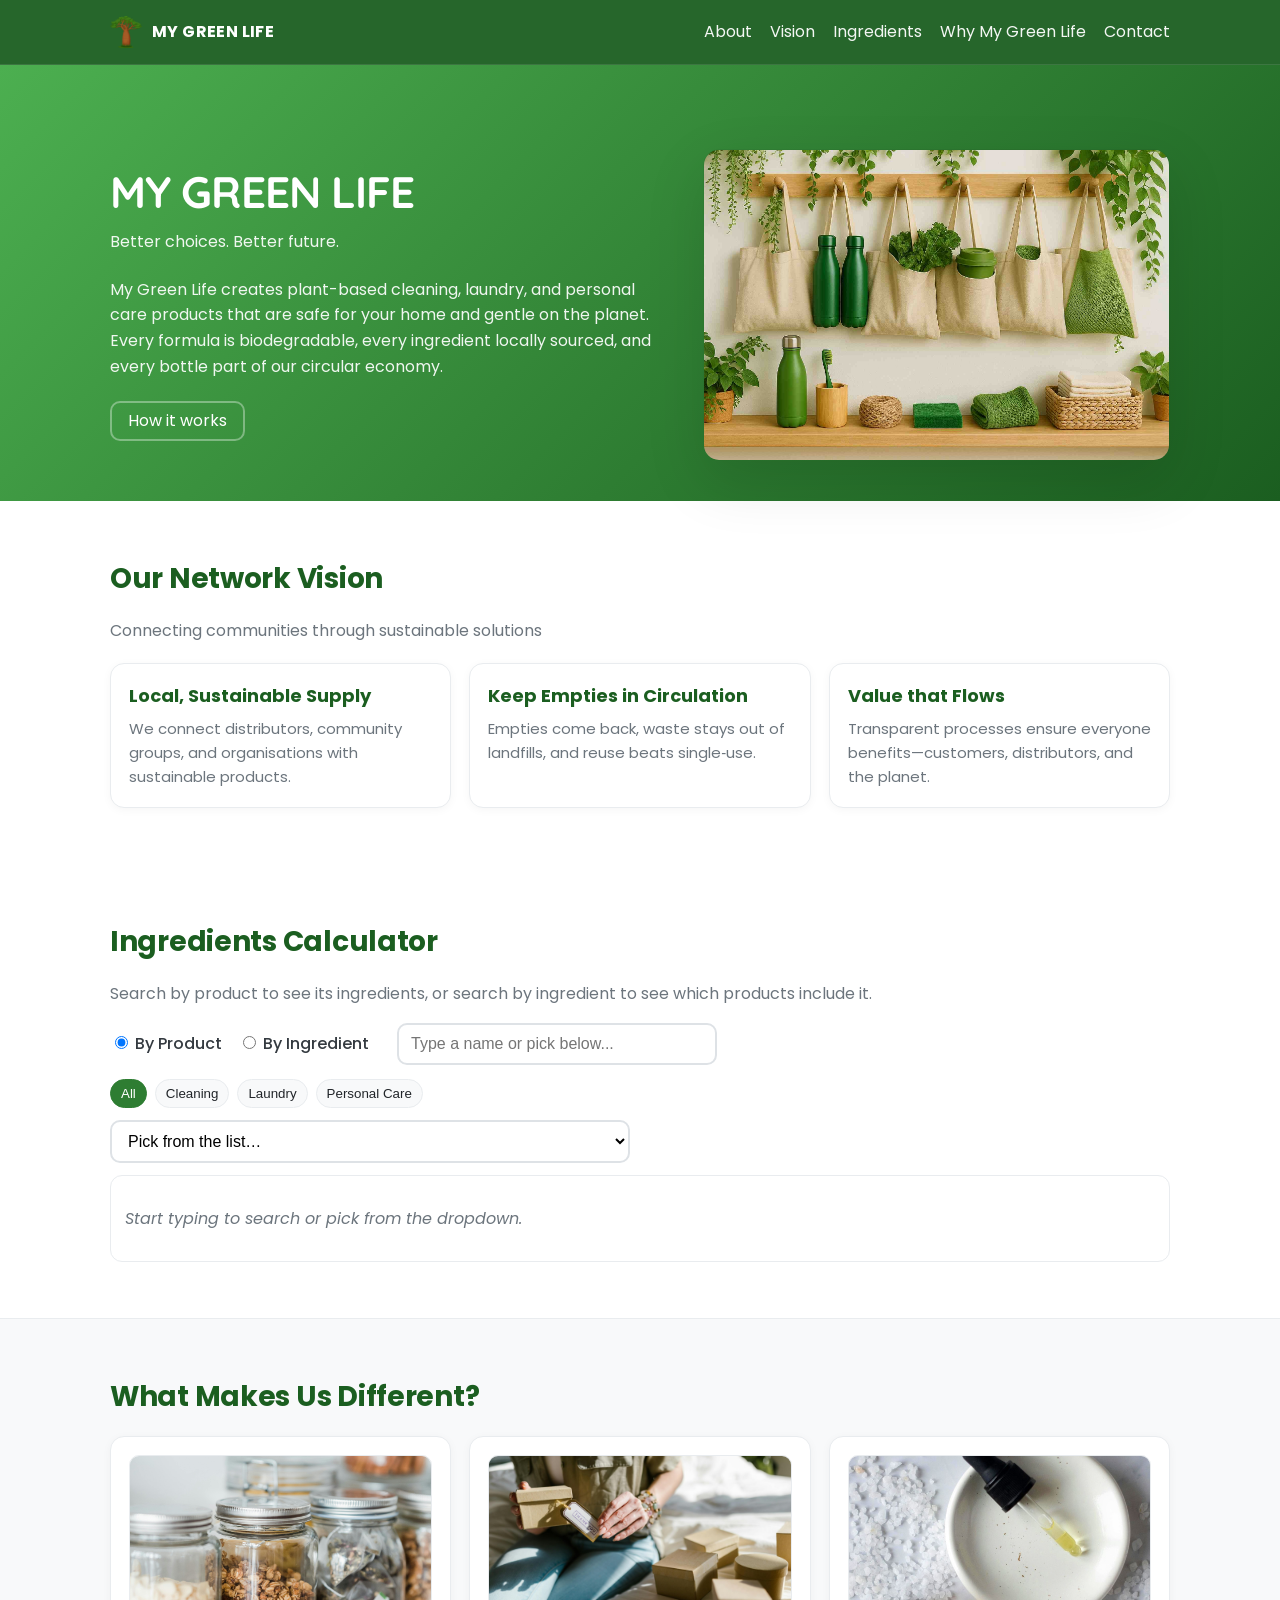
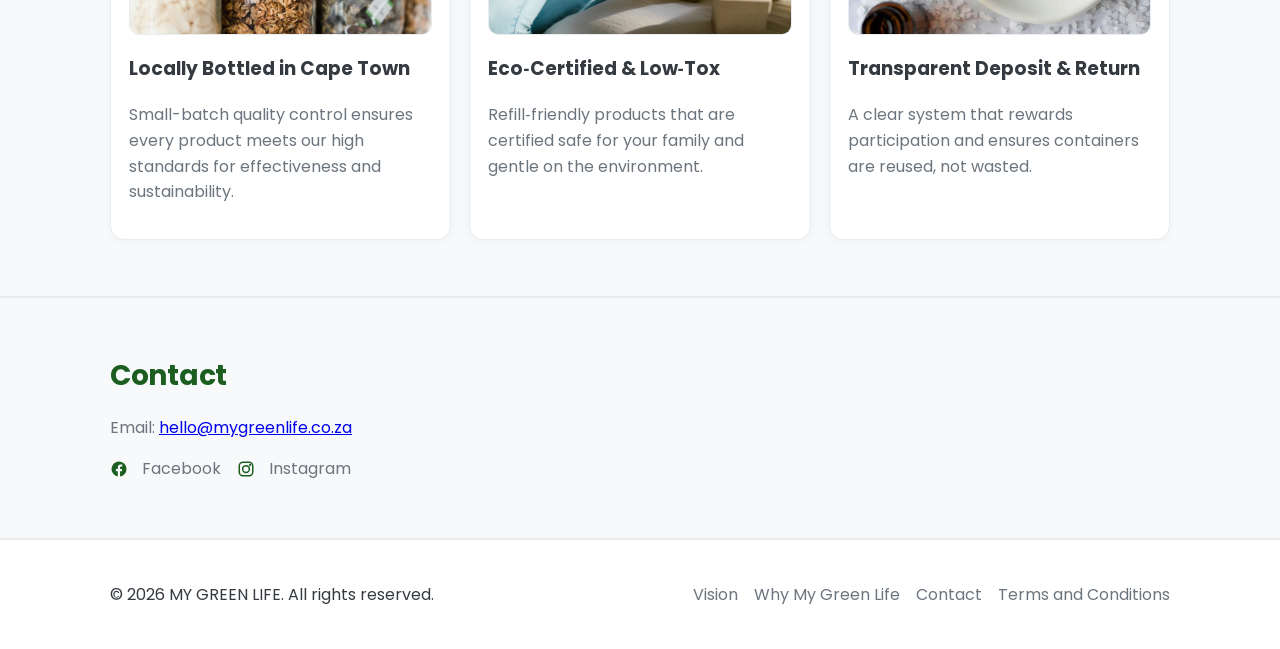
==== commit 78f21777: "Add terms" ====
--- a/app/index.html
+++ b/app/index.html
@@ -161,6 +161,7 @@
         <a href="#vision">Vision</a>
         <a href="#different">Why My Green Life</a>
         <a href="#contact">Contact</a>
+        <a href="terms.html">Terms and Conditions</a>
       </div>
     </div>
   </footer>
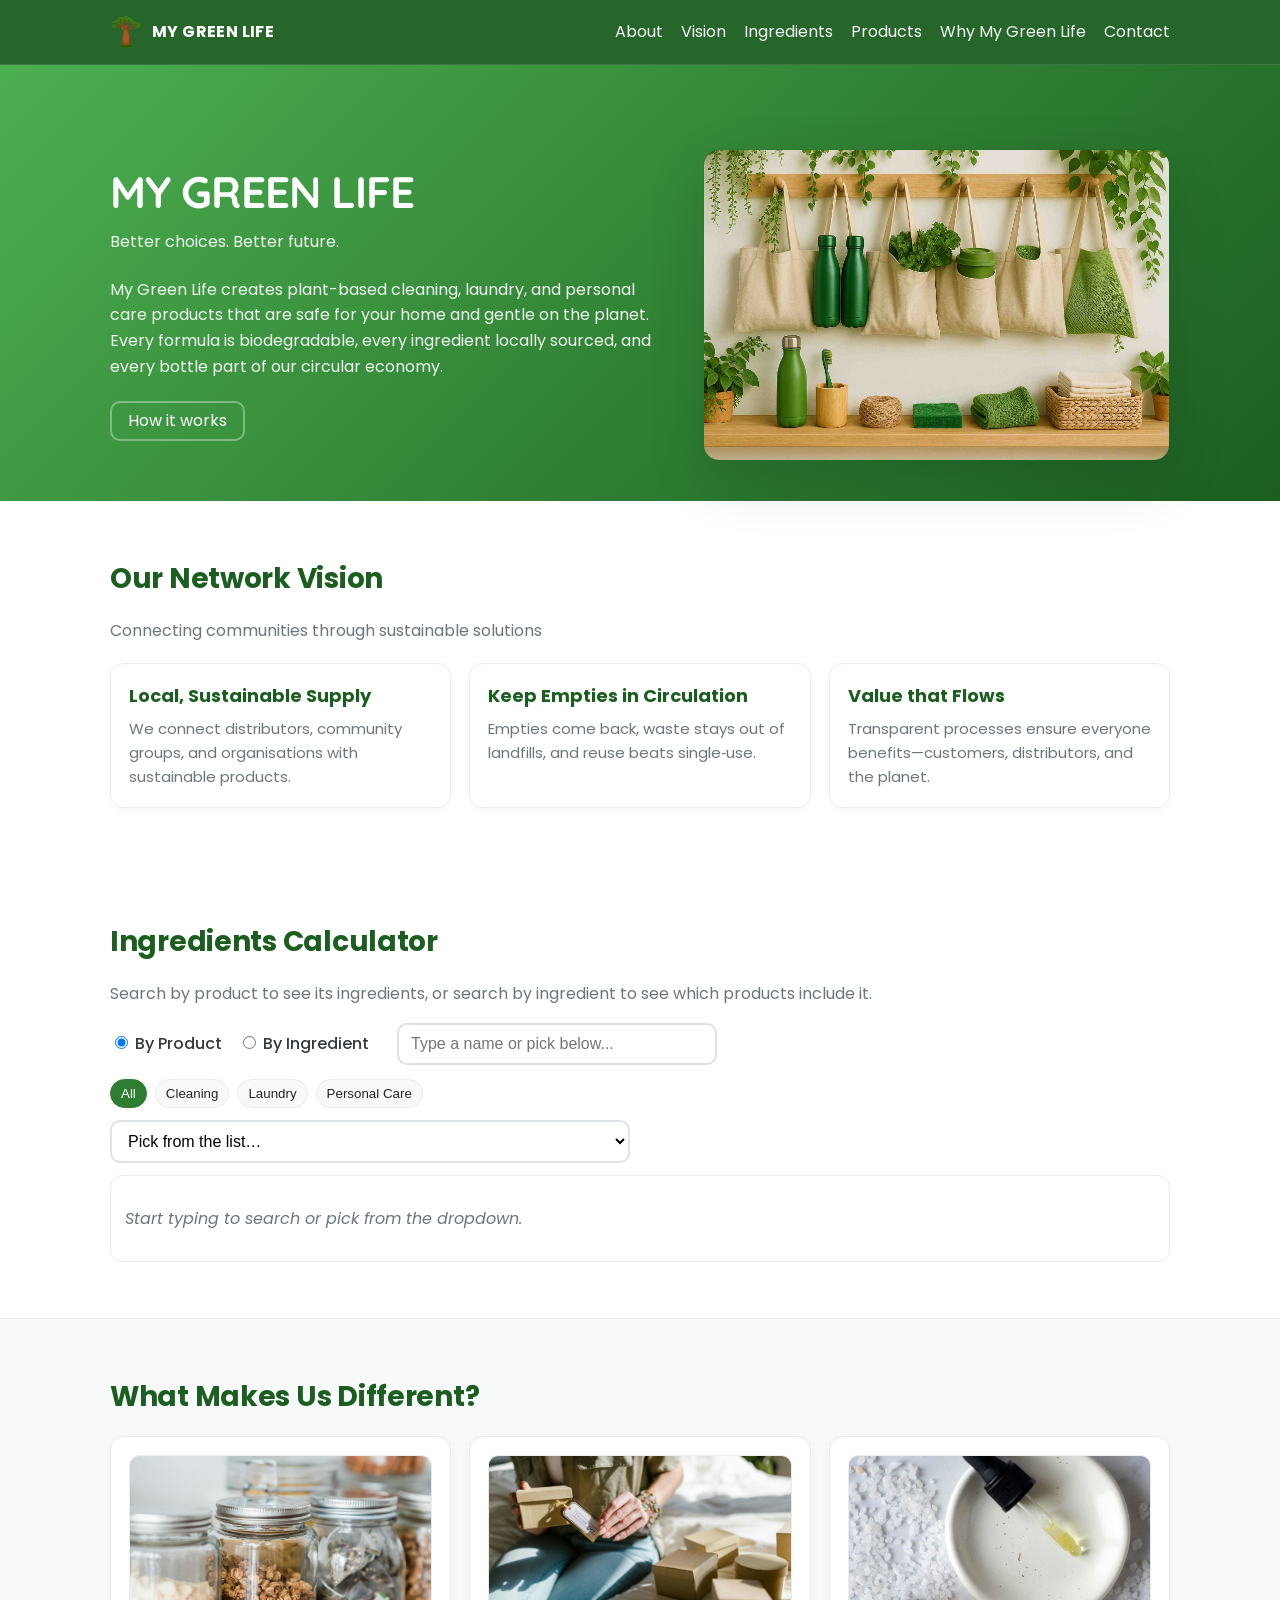
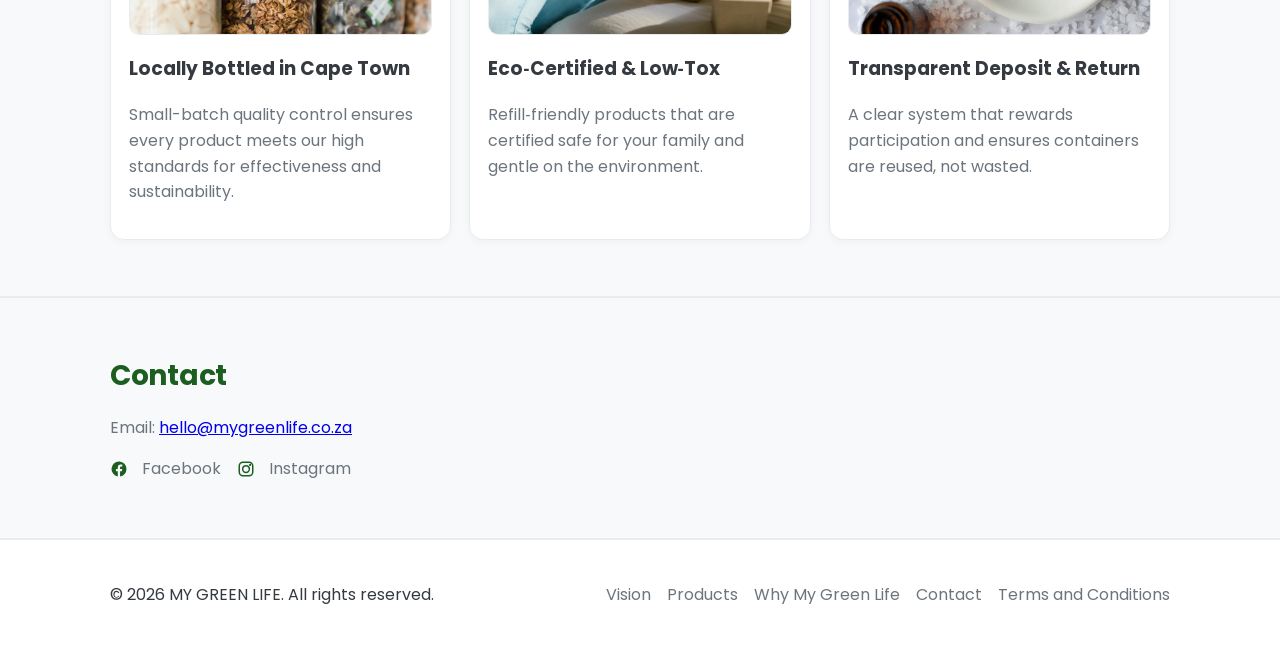
==== commit 06702542: "Add images." ====
--- a/app/index.html
+++ b/app/index.html
@@ -10,16 +10,16 @@
   <meta property="og:type" content="website">
   <meta property="og:title" content="MY GREEN LIFE">
   <meta property="og:description" content="Plant-based, low-tox products with a circular economy approach.">
-  <meta property="og:image" content="logo.png">
+  <meta property="og:image" content="images/branding/logo.png">
   <meta property="og:site_name" content="MY GREEN LIFE">
   <!-- Twitter Card -->
   <meta name="twitter:card" content="summary_large_image">
   <meta name="twitter:title" content="MY GREEN LIFE">
   <meta name="twitter:description" content="Plant-based, low-tox products with a circular economy approach.">
-  <meta name="twitter:image" content="logo.png">
+  <meta name="twitter:image" content="images/branding/logo.png">
   <!-- Favicon -->
-  <link rel="icon" type="image/png" sizes="32x32" href="fav-image.png">
-  <link rel="apple-touch-icon" href="logo.png">
+  <link rel="icon" type="image/png" sizes="32x32" href="images/branding/fav-image.png">
+  <link rel="apple-touch-icon" href="images/branding/logo.png">
 
   <link rel="preconnect" href="https://fonts.googleapis.com">
   <link rel="preconnect" href="https://fonts.gstatic.com" crossorigin>
@@ -30,7 +30,7 @@
   <header class="site-header">
     <div class="container header-inner">
       <a href="#top" class="brand" aria-label="My Green Life Home">
-        <img src="fav-image.png" alt="My Green Life" class="logo" />
+        <img src="images/branding/fav-image.png" alt="My Green Life" class="logo" />
         <span class="brand-text">MY GREEN LIFE</span>
       </a>
       <nav class="nav" aria-label="Primary">
@@ -44,6 +44,7 @@
           <li><a href="#vision">About</a></li>
           <li><a href="#vision">Vision</a></li>
           <li><a href="#calc">Ingredients</a></li>
+          <li><a href="products.html">Products</a></li>
           <li><a href="#different">Why My Green Life</a></li>
           <li><a href="#contact">Contact</a></li>
         </ul>
@@ -63,7 +64,7 @@
           </div>
         </div>
         <div class="hero-media" aria-hidden="true">
-          <img class="hero-image-media" src="image1.jpg" alt="My Green Life sustainable products" />
+          <img class="hero-image-media" src="images/home/image1.jpg" alt="My Green Life sustainable products" />
         </div>
       </div>
     </section>
@@ -114,17 +115,17 @@
         <h2>What Makes Us Different?</h2>
         <div class="product-grid">
           <article class="product-card">
-            <img class="product-media-img" src="image2.jpg" alt="Locally bottled in Cape Town" />
+            <img class="product-media-img" src="images/products/image2.jpg" alt="Locally bottled in Cape Town" />
             <h3>Locally Bottled in Cape Town</h3>
             <p>Small-batch quality control ensures every product meets our high standards for effectiveness and sustainability.</p>
           </article>
           <article class="product-card">
-            <img class="product-media-img" src="image3.jpg" alt="Eco-certified and low-tox" />
+            <img class="product-media-img" src="images/products/image3.jpg" alt="Eco-certified and low-tox" />
             <h3>Eco‑Certified & Low‑Tox</h3>
             <p>Refill‑friendly products that are certified safe for your family and gentle on the environment.</p>
           </article>
           <article class="product-card">
-            <img class="product-media-img" src="image4.jpg" alt="Transparent deposit and return" />
+            <img class="product-media-img" src="images/products/image4.jpg" alt="Transparent deposit and return" />
             <h3>Transparent Deposit & Return</h3>
             <p>A clear system that rewards participation and ensures containers are reused, not wasted.</p>
           </article>
@@ -159,6 +160,7 @@
       <p>© <span id="year"></span> MY GREEN LIFE. All rights reserved.</p>
       <div class="footer-links">
         <a href="#vision">Vision</a>
+        <a href="products.html">Products</a>
         <a href="#different">Why My Green Life</a>
         <a href="#contact">Contact</a>
         <a href="terms.html">Terms and Conditions</a>
--- a/app/styles.css
+++ b/app/styles.css
@@ -267,4 +267,31 @@
 .blog-detail .detail-body::after { content: ""; display: block; clear: both; }
 
 /* Responsive images injected by content fixer */
-.mgl-img{max-width:100%;height:auto;display:block}+.mgl-img{max-width:100%;height:auto;display:block}
+
+/* Product gallery */
+.gallery-controls { display: flex; gap: 12px; align-items: center; flex-wrap: wrap; margin: 8px 0 16px; }
+.gallery-search input { width: 320px; max-width: 100%; padding: 10px 12px; border-radius: 10px; border: 2px solid #dee2e6; font-size: 16px; }
+.gallery-search input:focus { border-color: var(--brand); box-shadow: 0 0 0 4px var(--ring); outline: none; }
+.gallery-filters { display: flex; gap: 8px; flex-wrap: wrap; }
+.gallery-chip { border: 1px solid #e9ecef; background: #f8f9fa; color: #212529; border-radius: 999px; padding: 6px 10px; cursor: pointer; font-size: 14px; }
+.gallery-chip.active { background: var(--brand); border-color: var(--brand); color: #fff; }
+.gallery-count { margin: 0 0 12px; }
+
+.gallery-grid { display: grid; grid-template-columns: repeat(4, 1fr); gap: 16px; }
+.gallery-card { background: #fff; border: 1px solid #e9ecef; border-radius: 14px; overflow: hidden; box-shadow: 0 2px 10px rgba(0,0,0,0.04); }
+.gallery-image-btn { width: 100%; border: 0; background: transparent; padding: 0; cursor: zoom-in; }
+.gallery-image-btn img { width: 100%; height: 220px; object-fit: cover; display: block; }
+.gallery-card-body { padding: 12px; }
+.gallery-card-body h3 { margin: 0; font-size: 16px; color: var(--brand-strong); line-height: 1.3; }
+.gallery-card-body p { margin: 6px 0 0; font-size: 13px; color: var(--muted); line-height: 1.4; }
+
+.image-modal { border: 0; border-radius: 12px; padding: 14px; width: min(92vw, 1000px); background: #fff; box-shadow: 0 20px 50px rgba(0,0,0,0.25); }
+.image-modal::backdrop { background: rgba(0,0,0,0.6); }
+.image-modal img { width: 100%; max-height: 76vh; object-fit: contain; border-radius: 8px; background: #f8f9fa; }
+.image-modal p { margin: 10px 0 0; color: var(--text); }
+.image-modal-close { position: absolute; top: 8px; right: 10px; border: 0; background: transparent; color: #212529; font-size: 28px; line-height: 1; cursor: pointer; }
+
+@media (max-width: 1100px) { .gallery-grid { grid-template-columns: repeat(3, 1fr); } }
+@media (max-width: 920px) { .gallery-grid { grid-template-columns: repeat(2, 1fr); } }
+@media (max-width: 640px) { .gallery-grid { grid-template-columns: 1fr; } }
